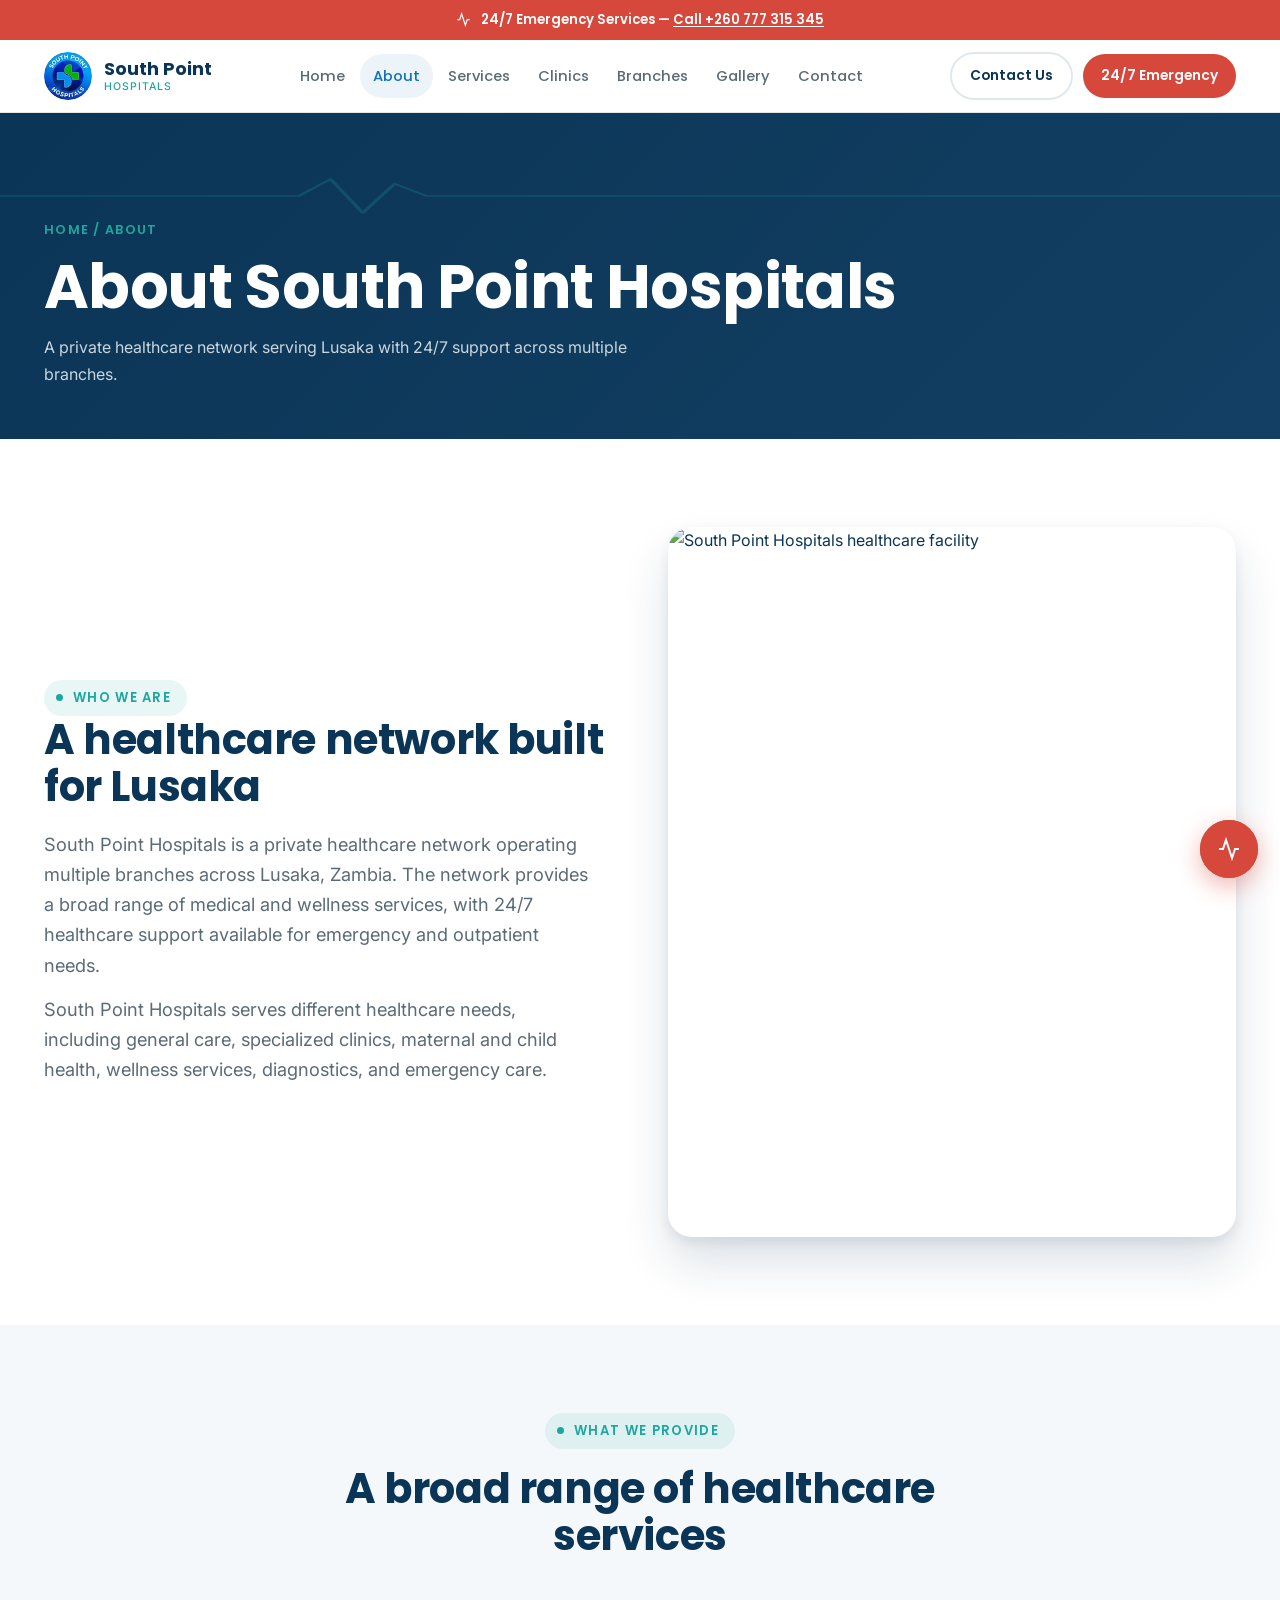
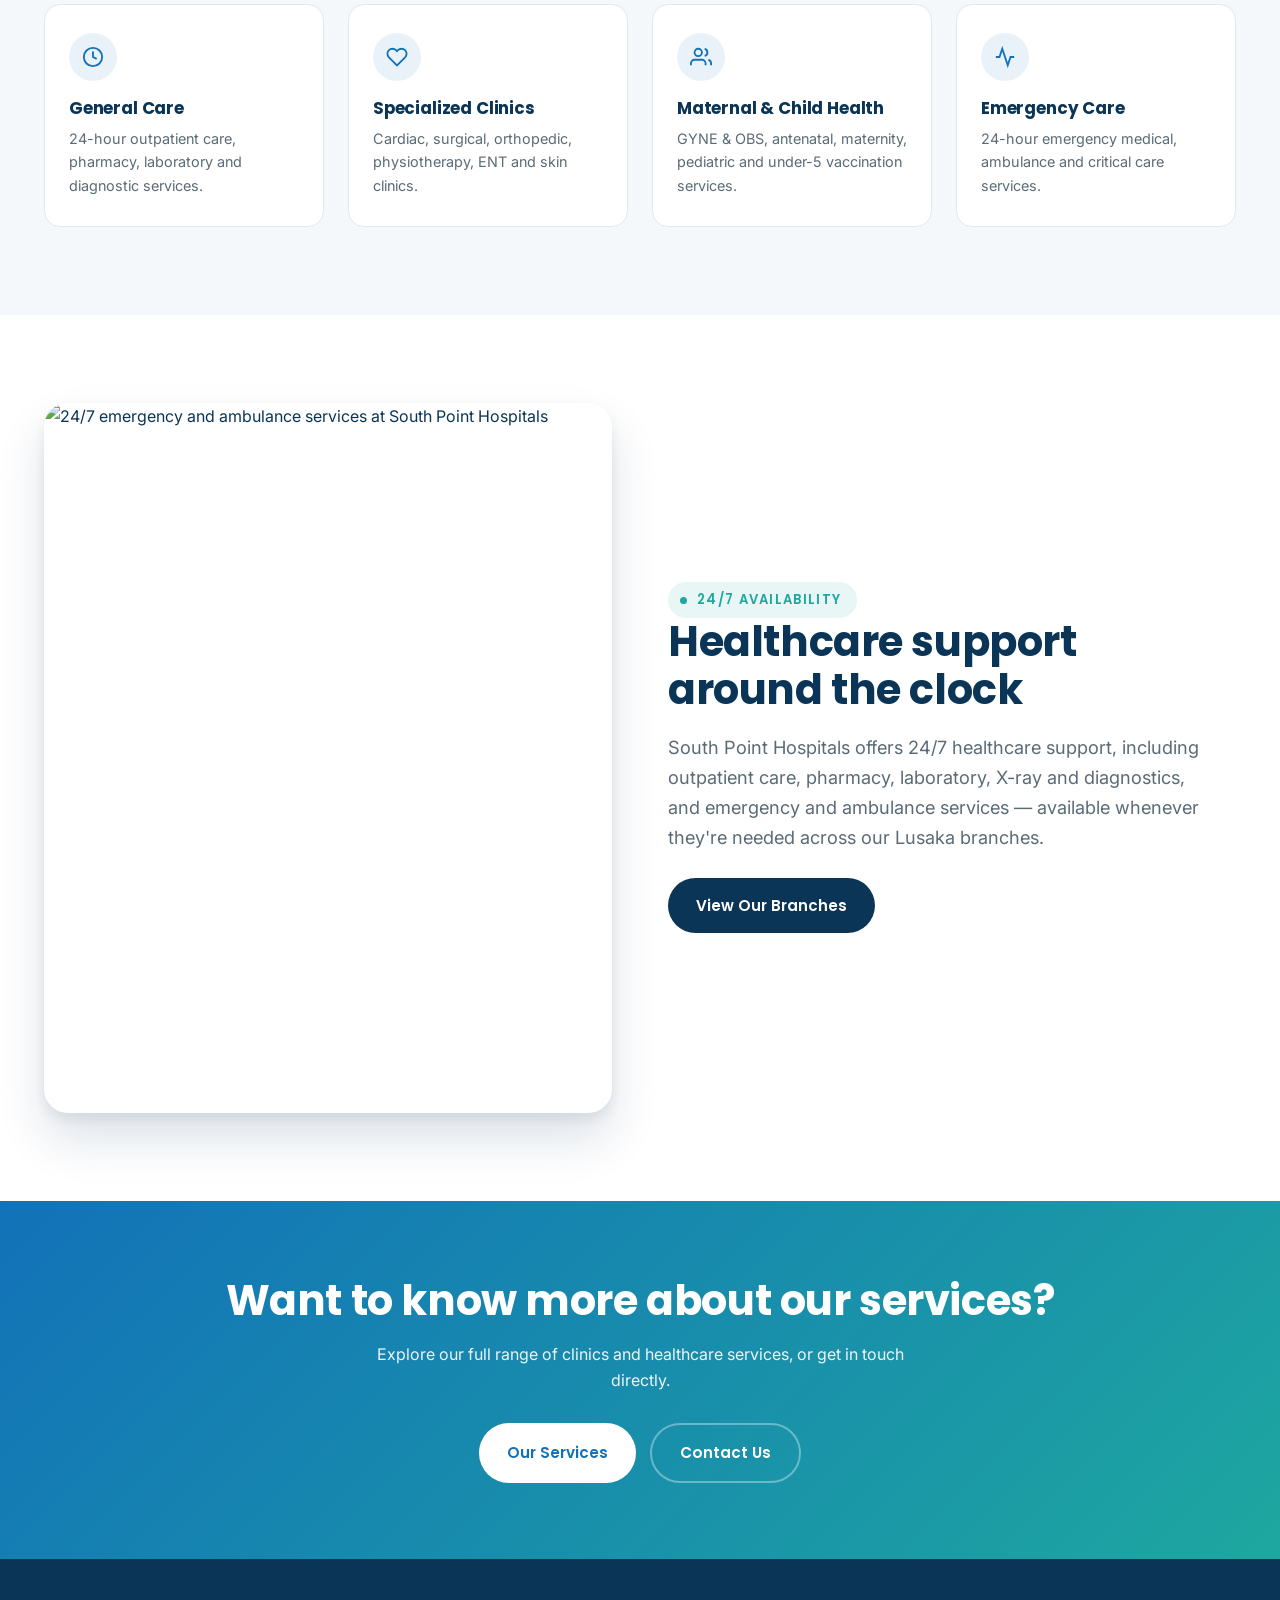
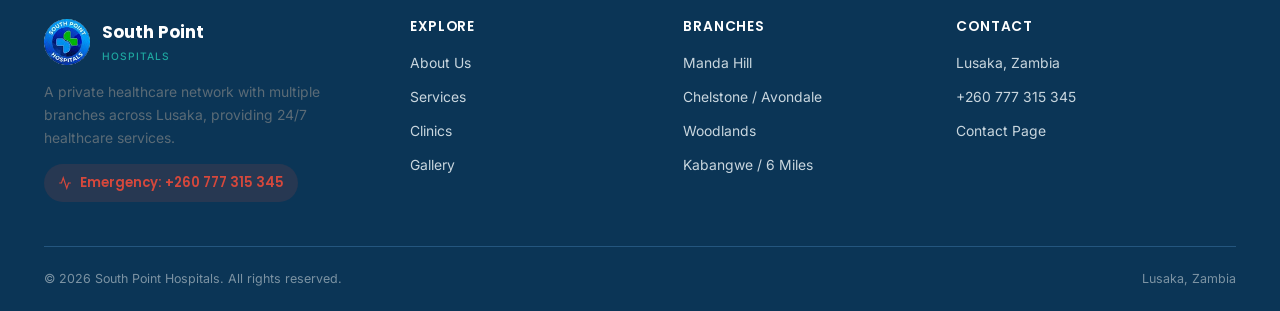
==== about.html @ 8c19f6e8 "Add files via upload" ====
<!DOCTYPE html>
<html lang="en">
<head>
<meta charset="UTF-8">
<meta name="viewport" content="width=device-width, initial-scale=1.0">
<title>About Us | South Point Hospitals</title>
<meta name="description" content="South Point Hospitals is a private healthcare network operating multiple branches across Lusaka, Zambia, offering 24/7 healthcare support and a broad range of medical services.">
<meta property="og:title" content="About | South Point Hospitals">
<meta property="og:type" content="website">
<link rel="preconnect" href="https://fonts.googleapis.com">
<link rel="stylesheet" href="css/style.css">
</head>
<body>

<header class="site-header">
  <div class="emergency-strip">
    <svg width="15" height="15" viewBox="0 0 24 24" fill="none" stroke="currentColor" stroke-width="2"><path d="M22 12h-4l-3 9L9 3l-3 9H2"/></svg>
    <span>24/7 Emergency Services — <a href="tel:+260777315345">Call +260 777 315 345</a></span>
  </div>
  <div class="header-bar">
    <a href="index.html" class="brand">
      <img src="assets/logo.png" alt="South Point Hospitals logo">
      <span class="brand-text">South Point<span class="sub">Hospitals</span></span>
    </a>
    <nav class="main-nav">
      <a href="index.html">Home</a>
      <a href="about.html" class="active">About</a>
      <a href="services.html">Services</a>
      <a href="clinics.html">Clinics</a>
      <a href="branches.html">Branches</a>
      <a href="gallery.html">Gallery</a>
      <a href="contact.html">Contact</a>
    </nav>
    <div class="header-cta">
      <a href="contact.html" class="btn btn-outline btn-sm">Contact Us</a>
      <a href="tel:+260777315345" class="btn btn-emergency btn-sm">24/7 Emergency</a>
    </div>
    <button class="hamburger" aria-label="Toggle menu"><span></span><span></span><span></span></button>
  </div>
</header>

<nav class="mobile-nav">
  <a href="index.html">Home</a>
  <a href="about.html">About</a>
  <a href="services.html">Services</a>
  <a href="clinics.html">Clinics</a>
  <a href="branches.html">Branches</a>
  <a href="gallery.html">Gallery</a>
  <a href="contact.html">Contact</a>
  <div class="mobile-ctas">
    <a href="tel:+260777315345" class="btn btn-emergency btn-block">Call +260 777 315 345</a>
    <a href="contact.html" class="btn btn-outline btn-block">Contact Us</a>
  </div>
</nav>

<section class="page-hero">
  <div class="ambient-bg"><div class="orb orb-1"></div><div class="orb orb-2"></div><div class="orb orb-3"></div></div>
  <div class="ekg-track"><div class="ekg-strip">
    <svg viewBox="0 0 600 60" preserveAspectRatio="none"><path d="M0,30 L140,30 L155,8 L170,52 L185,14 L200,30 L600,30"/></svg>
    <svg viewBox="0 0 600 60" preserveAspectRatio="none"><path d="M0,30 L140,30 L155,8 L170,52 L185,14 L200,30 L600,30"/></svg>
  </div></div>
  <div class="container">
    <div class="crumbs">Home / About</div>
    <h1>About South Point Hospitals</h1>
    <p>A private healthcare network serving Lusaka with 24/7 support across multiple branches.</p>
  </div>
</section>

<section class="bg-surface">
  <div class="container">
    <div style="display:grid;grid-template-columns:1fr 1fr;gap:56px;align-items:center" class="split-wrap">
      <div>
        <span class="tag-label">Who We Are</span>
        <h2>A healthcare network built for Lusaka</h2>
        <p class="lede on-light" style="margin-top:18px">South Point Hospitals is a private healthcare network operating multiple branches across Lusaka, Zambia. The network provides a broad range of medical and wellness services, with 24/7 healthcare support available for emergency and outpatient needs.</p>
        <p class="lede on-light" style="margin-top:14px">South Point Hospitals serves different healthcare needs, including general care, specialized clinics, maternal and child health, wellness services, diagnostics, and emergency care.</p>
      </div>
      <div class="hero-visual" style="aspect-ratio:4/5">
        <img src="https://images.unsplash.com/photo-1538108149393-fbbd81895907?w=900&q=80" alt="South Point Hospitals healthcare facility">
      </div>
    </div>
  </div>
</section>

<section class="bg-paper">
  <div class="container">
    <div class="section-head text-center mx-auto" style="max-width:640px">
      <span class="tag-label" style="margin-inline:auto;justify-content:center">What We Provide</span>
      <h2>A broad range of healthcare services</h2>
    </div>
    <div class="grid grid-4">
      <div class="feature-card">
        <div class="ico"><svg width="22" height="22" viewBox="0 0 24 24" fill="none" stroke="currentColor" stroke-width="2"><circle cx="12" cy="12" r="10"/><path d="M12 6v6l4 2"/></svg></div>
        <h3>General Care</h3>
        <p>24-hour outpatient care, pharmacy, laboratory and diagnostic services.</p>
      </div>
      <div class="feature-card">
        <div class="ico"><svg width="22" height="22" viewBox="0 0 24 24" fill="none" stroke="currentColor" stroke-width="2"><path d="M20.84 4.61a5.5 5.5 0 0 0-7.78 0L12 5.67l-1.06-1.06a5.5 5.5 0 0 0-7.78 7.78l1.06 1.06L12 21.23l7.78-7.78 1.06-1.06a5.5 5.5 0 0 0 0-7.78z"/></svg></div>
        <h3>Specialized Clinics</h3>
        <p>Cardiac, surgical, orthopedic, physiotherapy, ENT and skin clinics.</p>
      </div>
      <div class="feature-card">
        <div class="ico"><svg width="22" height="22" viewBox="0 0 24 24" fill="none" stroke="currentColor" stroke-width="2"><path d="M17 21v-2a4 4 0 0 0-4-4H5a4 4 0 0 0-4 4v2"/><circle cx="9" cy="7" r="4"/><path d="M23 21v-2a4 4 0 0 0-3-3.87"/><path d="M16 3.13a4 4 0 0 1 0 7.75"/></svg></div>
        <h3>Maternal &amp; Child Health</h3>
        <p>GYNE &amp; OBS, antenatal, maternity, pediatric and under-5 vaccination services.</p>
      </div>
      <div class="feature-card">
        <div class="ico"><svg width="22" height="22" viewBox="0 0 24 24" fill="none" stroke="currentColor" stroke-width="2"><path d="M22 12h-4l-3 9L9 3l-3 9H2"/></svg></div>
        <h3>Emergency Care</h3>
        <p>24-hour emergency medical, ambulance and critical care services.</p>
      </div>
    </div>
  </div>
</section>

<section class="bg-surface">
  <div class="container">
    <div style="display:grid;grid-template-columns:1fr 1fr;gap:56px;align-items:center;direction:rtl" class="split-wrap">
      <div style="direction:ltr">
        <span class="tag-label">24/7 Availability</span>
        <h2>Healthcare support around the clock</h2>
        <p class="lede on-light" style="margin-top:18px">South Point Hospitals offers 24/7 healthcare support, including outpatient care, pharmacy, laboratory, X-ray and diagnostics, and emergency and ambulance services — available whenever they're needed across our Lusaka branches.</p>
        <div class="hero-ctas" style="margin-top:26px">
          <a href="branches.html" class="btn btn-dark">View Our Branches</a>
        </div>
      </div>
      <div class="hero-visual" style="aspect-ratio:4/5;direction:ltr">
        <img src="https://images.unsplash.com/photo-1516549655169-df83a0774514?w=900&q=80" alt="24/7 emergency and ambulance services at South Point Hospitals">
      </div>
    </div>
  </div>
</section>

<section class="cta-band">
  <div class="ambient-bg"><div class="orb orb-1"></div><div class="orb orb-2"></div><div class="orb orb-3"></div></div>
  <div class="container">
    <h2>Want to know more about our services?</h2>
    <p>Explore our full range of clinics and healthcare services, or get in touch directly.</p>
    <div class="cta-actions">
      <a href="services.html" class="btn" style="background:#fff;color:var(--blue)">Our Services</a>
      <a href="contact.html" class="btn btn-outline on-dark">Contact Us</a>
    </div>
  </div>
</section>

<footer class="site-footer">
  <div class="container">
    <div class="footer-grid">
      <div>
        <div class="footer-brand">
          <img src="assets/logo.png" alt="South Point Hospitals logo">
          <span class="brand-text">South Point<span class="sub">Hospitals</span></span>
        </div>
        <p>A private healthcare network with multiple branches across Lusaka, providing 24/7 healthcare services.</p>
        <div class="footer-emergency"><svg width="14" height="14" viewBox="0 0 24 24" fill="none" stroke="currentColor" stroke-width="2"><path d="M22 12h-4l-3 9L9 3l-3 9H2"/></svg> Emergency: +260 777 315 345</div>
      </div>
      <div class="footer-col">
        <h4>Explore</h4>
        <ul>
          <li><a href="about.html">About Us</a></li>
          <li><a href="services.html">Services</a></li>
          <li><a href="clinics.html">Clinics</a></li>
          <li><a href="gallery.html">Gallery</a></li>
        </ul>
      </div>
      <div class="footer-col">
        <h4>Branches</h4>
        <ul>
          <li><a href="branches.html">Manda Hill</a></li>
          <li><a href="branches.html">Chelstone / Avondale</a></li>
          <li><a href="branches.html">Woodlands</a></li>
          <li><a href="branches.html">Kabangwe / 6 Miles</a></li>
        </ul>
      </div>
      <div class="footer-col">
        <h4>Contact</h4>
        <ul>
          <li>Lusaka, Zambia</li>
          <li><a href="tel:+260777315345">+260 777 315 345</a></li>
          <li><a href="contact.html">Contact Page</a></li>
        </ul>
      </div>
    </div>
    <div class="footer-bottom">
      <span>© 2026 South Point Hospitals. All rights reserved.</span>
      <span>Lusaka, Zambia</span>
    </div>
  </div>
</footer>

<div class="float-stack">
  <a href="tel:+260777315345" class="em-float" aria-label="Call emergency number">
    <svg width="24" height="24" viewBox="0 0 24 24" fill="none" stroke="#fff" stroke-width="2"><path d="M22 12h-4l-3 9L9 3l-3 9H2"/></svg>
  </a>
</div>

<script src="js/script.js"></script>
</body>
</html>
---- css/style.css ----
/* ==========================================================================
   South Point Hospitals — Design System
   Signature: the "pulse line" — a calm EKG heartbeat trace used as a
   section divider and background accent, echoing patient monitoring.
   ========================================================================== */

@import url('https://fonts.googleapis.com/css2?family=Poppins:wght@500;600;700;800&family=Inter:wght@400;500;600;700&display=swap');

:root {
  --navy: #0B3556;
  --navy-soft: #123F63;
  --blue: #1272B8;
  --teal: #1EA7A0;
  --paper: #F5F8FA;
  --surface: #FFFFFF;
  --emergency: #D6483C;
  --emergency-dark: #B93A30;
  --line: #E1E8ED;
  --line-dark: #24567F;
  --muted: #5B6B76;

  --display: 'Poppins', sans-serif;
  --body: 'Inter', sans-serif;

  --radius-s: 8px;
  --radius-m: 16px;
  --radius-l: 24px;
  --container: 1240px;

  --shadow-card: 0 1px 2px rgba(11,53,86,0.05), 0 10px 28px rgba(11,53,86,0.08);
  --shadow-lift: 0 6px 12px rgba(11,53,86,0.08), 0 26px 48px rgba(11,53,86,0.14);
}

* { box-sizing: border-box; margin: 0; padding: 0; }
html { scroll-behavior: smooth; }
body {
  font-family: var(--body);
  background: var(--paper);
  color: var(--navy);
  line-height: 1.65;
  -webkit-font-smoothing: antialiased;
  overflow-x: hidden;
}
img { max-width: 100%; display: block; }
a { color: inherit; text-decoration: none; }
ul { list-style: none; }
button { font-family: inherit; cursor: pointer; border: none; background: none; }
input, textarea, select { font-family: inherit; }

.container { max-width: var(--container); margin: 0 auto; padding: 0 24px; }

@media (prefers-reduced-motion: reduce) {
  *, *::before, *::after { animation-duration: 0.001ms !important; transition-duration: 0.001ms !important; }
}
:focus-visible { outline: 3px solid var(--teal); outline-offset: 2px; }

/* ---------- Typography ---------- */
h1, h2, h3, h4 {
  font-family: var(--display);
  font-weight: 700;
  line-height: 1.15;
  letter-spacing: -0.01em;
  color: var(--navy);
}
h1 { font-size: clamp(2.4rem, 5vw, 3.8rem); line-height: 1.08; }
h2 { font-size: clamp(1.9rem, 3.4vw, 2.6rem); }
h3 { font-size: clamp(1.15rem, 1.8vw, 1.4rem); }
p { color: var(--muted); }
.lede { font-size: 1.14rem; color: #C9D6DE; max-width: 50ch; }
.lede.on-light { color: var(--muted); }

/* ---------- Pulse-line signature ---------- */
.tag-label {
  display: inline-flex; align-items: center; gap: 10px;
  font-family: var(--display); font-weight: 600; font-size: 0.82rem;
  letter-spacing: 0.1em; text-transform: uppercase; color: var(--teal);
  background: rgba(30,167,160,0.1);
  padding: 7px 16px 7px 12px;
  border-radius: 999px;
}
.tag-label::before { content: ''; width: 7px; height: 7px; border-radius: 50%; background: var(--teal); flex-shrink: 0; }
.tag-label.on-dark { background: rgba(255,255,255,0.1); }
.tag-label.emergency { color: var(--emergency); background: rgba(214,72,60,0.1); }
.tag-label.emergency::before { background: var(--emergency); }

.pulse-divider { display: block; width: 100%; height: 34px; color: var(--teal); opacity: 0.55; }
.pulse-divider path { fill: none; stroke: currentColor; stroke-width: 2.5; stroke-linecap: round; stroke-linejoin: round; }

/* ---------- Buttons ---------- */
.btn {
  display: inline-flex; align-items: center; gap: 10px;
  font-family: var(--display); font-weight: 600; font-size: 0.95rem;
  padding: 15px 28px;
  border-radius: 999px;
  transition: transform 0.18s ease, box-shadow 0.18s ease, background 0.18s ease;
  white-space: nowrap;
}
.btn-primary { background: var(--blue); color: #fff; }
.btn-primary:hover { background: var(--navy-soft); transform: translateY(-2px); box-shadow: var(--shadow-lift); }
.btn-teal { background: var(--teal); color: #fff; }
.btn-teal:hover { background: #178983; transform: translateY(-2px); box-shadow: var(--shadow-lift); }
.btn-dark { background: var(--navy); color: #fff; }
.btn-dark:hover { background: var(--navy-soft); transform: translateY(-2px); box-shadow: var(--shadow-lift); }
.btn-outline { background: transparent; color: var(--navy); border: 2px solid var(--line); }
.btn-outline:hover { border-color: var(--blue); color: var(--blue); }
.btn-outline.on-dark { color: #fff; border-color: rgba(255,255,255,0.35); }
.btn-outline.on-dark:hover { border-color: #fff; background: rgba(255,255,255,0.08); }
.btn-emergency { background: var(--emergency); color: #fff; }
.btn-emergency:hover { background: var(--emergency-dark); transform: translateY(-2px); box-shadow: var(--shadow-lift); }
.btn-block { width: 100%; justify-content: center; }
.btn-sm { padding: 11px 18px; font-size: 0.86rem; }
.btn-wa { background: #1FAA55; color: #fff; }
.btn-wa:hover { background: #178A44; transform: translateY(-2px); box-shadow: var(--shadow-lift); }

/* ---------- Header / Nav ---------- */
.site-header { position: sticky; top: 0; z-index: 500; background: var(--surface); border-bottom: 1px solid var(--line); }
.emergency-strip {
  background: var(--emergency); color: #fff;
  display: flex; align-items: center; justify-content: center; gap: 10px;
  padding: 9px 16px; font-family: var(--display); font-weight: 600; font-size: 0.82rem;
  text-align: center; flex-wrap: wrap;
}
.emergency-strip a { text-decoration: underline; text-underline-offset: 2px; }
.emergency-strip svg { flex-shrink: 0; }

.header-bar { display: flex; align-items: center; justify-content: space-between; padding: 12px 24px; max-width: var(--container); margin: 0 auto; gap: 16px; }
.brand { display: flex; align-items: center; gap: 12px; }
.brand img { width: 48px; height: 48px; border-radius: 50%; flex-shrink: 0; }
.brand .brand-text { font-family: var(--display); font-weight: 700; font-size: 1.12rem; color: var(--navy); line-height: 1.15; }
.brand .brand-text .sub { display: block; font-family: var(--body); font-weight: 500; font-size: 0.66rem; letter-spacing: 0.1em; color: var(--teal); text-transform: uppercase; margin-top: 2px; }

.main-nav { display: flex; align-items: center; gap: 2px; }
.main-nav a { font-family: var(--display); font-weight: 500; font-size: 0.92rem; padding: 10px 13px; border-radius: 999px; position: relative; color: var(--muted); }
.main-nav a:hover { color: var(--navy); background: var(--paper); }
.main-nav a.active { color: var(--blue); background: rgba(18,114,184,0.08); }
.header-cta { display: flex; align-items: center; gap: 10px; }

.hamburger { display: none; flex-direction: column; gap: 5px; padding: 8px; z-index: 600; }
.hamburger span { width: 24px; height: 2.5px; background: var(--navy); transition: 0.25s ease; border-radius: 2px; }
.hamburger.open span:nth-child(1) { transform: translateY(7.5px) rotate(45deg); }
.hamburger.open span:nth-child(2) { opacity: 0; }
.hamburger.open span:nth-child(3) { transform: translateY(-7.5px) rotate(-45deg); }

.mobile-nav { display: none; position: fixed; inset: 0; z-index: 400; background: var(--surface); padding: 100px 32px 40px; flex-direction: column; gap: 2px; transform: translateX(100%); transition: transform 0.3s ease; overflow-y: auto; }
.mobile-nav.open { display: flex; transform: translateX(0); }
.mobile-nav a { font-family: var(--display); font-weight: 600; font-size: 1.3rem; color: var(--navy); padding: 14px 0; border-bottom: 1px solid var(--line); }
.mobile-nav .mobile-ctas { margin-top: 26px; display: flex; flex-direction: column; gap: 12px; }

/* ---------- Page hero (inner pages) ---------- */
.page-hero { background: linear-gradient(135deg, var(--navy) 0%, var(--navy-soft) 100%); color: #fff; padding: 60px 0 52px; position: relative; overflow: hidden; }
.page-hero .crumbs { font-family: var(--display); font-weight: 600; font-size: 0.8rem; color: var(--teal); letter-spacing: 0.1em; text-transform: uppercase; margin-bottom: 14px; }
.page-hero h1 { color: #fff; }
.page-hero p { color: #C9D6DE; margin-top: 14px; max-width: 62ch; }

/* ---------- Sections ---------- */
section { padding: 88px 0; }
.section-head { margin-bottom: 44px; }
.section-head .tag-label { margin-bottom: 16px; }
.section-head-row { display: flex; align-items: flex-end; justify-content: space-between; gap: 24px; flex-wrap: wrap; }

.bg-navy { background: var(--navy); color: #fff; }
.bg-navy h2, .bg-navy h3 { color: #fff; }
.bg-navy p { color: #C9D6DE; }
.bg-surface { background: var(--surface); }
.bg-paper { background: var(--paper); }

/* ---------- Hero (home) ---------- */
.hero { position: relative; background: linear-gradient(135deg, var(--navy) 0%, var(--navy-soft) 100%); color: #fff; overflow: hidden; }
.hero-grid { display: grid; grid-template-columns: 1.05fr 0.95fr; gap: 40px; align-items: center; max-width: var(--container); margin: 0 auto; padding: 76px 24px 70px; position: relative; z-index: 1; }
.hero-copy .tag-label { margin-bottom: 20px; }
.hero-copy h1 { color: #fff; }
.hero-copy p { margin: 22px 0 30px; color: #C9D6DE; }
.hero-ctas { display: flex; gap: 12px; flex-wrap: wrap; }
.hero-stats { display: flex; gap: 14px; margin-top: 38px; flex-wrap: wrap; }
.hero-stats .stat { background: rgba(255,255,255,0.08); border: 1px solid rgba(255,255,255,0.14); border-radius: var(--radius-s); padding: 12px 18px; }
.hero-stats .stat b { font-family: var(--display); font-size: 1.15rem; display: block; color: var(--teal); }
.hero-stats .stat span { font-size: 0.72rem; letter-spacing: 0.04em; text-transform: uppercase; color: #B7C4CD; }
.hero-visual { position: relative; border-radius: var(--radius-l); overflow: hidden; box-shadow: var(--shadow-lift); aspect-ratio: 4/5; }
.hero-visual img { width: 100%; height: 100%; object-fit: cover; }
.hero-visual .float-card {
  position: absolute; bottom: 18px; left: 18px; right: 18px;
  background: rgba(255,255,255,0.96); backdrop-filter: blur(6px);
  border-radius: var(--radius-m); padding: 16px 18px;
  display: flex; align-items: center; gap: 12px;
  box-shadow: var(--shadow-card);
}
.hero-visual .float-card .ico { width: 40px; height: 40px; border-radius: 50%; background: rgba(30,167,160,0.14); color: var(--teal); display: flex; align-items: center; justify-content: center; flex-shrink: 0; }
.hero-visual .float-card b { display: block; font-family: var(--display); font-size: 0.92rem; color: var(--navy); }
.hero-visual .float-card span { font-size: 0.76rem; color: var(--muted); }

/* ---------- Emergency banner ---------- */
.emergency-banner {
  background: linear-gradient(90deg, var(--emergency) 0%, var(--emergency-dark) 100%);
  color: #fff; border-radius: var(--radius-m); padding: 30px 34px;
  display: flex; align-items: center; justify-content: space-between; gap: 24px; flex-wrap: wrap;
  box-shadow: var(--shadow-card);
}
.emergency-banner .eb-left { display: flex; align-items: center; gap: 16px; }
.emergency-banner .eb-ico { width: 54px; height: 54px; border-radius: 50%; background: rgba(255,255,255,0.16); display: flex; align-items: center; justify-content: center; flex-shrink: 0; }
.emergency-banner h3 { color: #fff; font-size: 1.2rem; margin-bottom: 4px; }
.emergency-banner p { color: rgba(255,255,255,0.85); font-size: 0.9rem; }

/* ---------- Cards / grids ---------- */
.grid { display: grid; gap: 24px; }
.grid-4 { grid-template-columns: repeat(4, 1fr); }
.grid-3 { grid-template-columns: repeat(3, 1fr); }
.grid-2 { grid-template-columns: repeat(2, 1fr); }

.feature-card {
  background: var(--surface); border: 1px solid var(--line); border-radius: var(--radius-m);
  padding: 28px 24px; transition: transform 0.22s ease, box-shadow 0.22s ease, border-color 0.22s ease;
}
.feature-card:hover { transform: translateY(-5px); box-shadow: var(--shadow-lift); border-color: transparent; }
.feature-card .ico { width: 48px; height: 48px; border-radius: 50%; background: rgba(18,114,184,0.09); color: var(--blue); display: flex; align-items: center; justify-content: center; margin-bottom: 18px; }
.feature-card h3 { font-size: 1.05rem; margin-bottom: 8px; }
.feature-card p { font-size: 0.9rem; }

.service-card {
  background: var(--surface); border-radius: var(--radius-m); overflow: hidden;
  box-shadow: var(--shadow-card); transition: transform 0.22s ease, box-shadow 0.22s ease;
  display: flex; flex-direction: column;
}
.service-card:hover { transform: translateY(-5px); box-shadow: var(--shadow-lift); }
.service-card .sc-media { position: relative; aspect-ratio: 16/10; overflow: hidden; }
.service-card .sc-media img { width: 100%; height: 100%; object-fit: cover; transition: transform 0.5s ease; }
.service-card:hover .sc-media img { transform: scale(1.06); }
.service-card .sc-body { padding: 22px 22px 24px; flex: 1; display: flex; flex-direction: column; }
.service-card .sc-body .ico { width: 42px; height: 42px; border-radius: 50%; background: rgba(30,167,160,0.12); color: var(--teal); display: flex; align-items: center; justify-content: center; margin-bottom: 14px; }
.service-card h3 { font-size: 1.05rem; margin-bottom: 8px; }
.service-card p { font-size: 0.88rem; flex: 1; }

.clinic-pill-card {
  background: var(--surface); border: 1px solid var(--line); border-radius: var(--radius-m);
  padding: 22px; display: flex; align-items: flex-start; gap: 14px;
  transition: transform 0.2s ease, box-shadow 0.2s ease, border-color 0.2s ease;
}
.clinic-pill-card:hover { transform: translateY(-4px); box-shadow: var(--shadow-lift); border-color: transparent; }
.clinic-pill-card .ico { width: 44px; height: 44px; border-radius: 50%; background: rgba(18,114,184,0.09); color: var(--blue); display: flex; align-items: center; justify-content: center; flex-shrink: 0; }
.clinic-pill-card h3 { font-size: 0.98rem; margin-bottom: 4px; }
.clinic-pill-card p { font-size: 0.84rem; }

.category-block { margin-bottom: 64px; }
.category-block:last-child { margin-bottom: 0; }
.category-head { display: flex; align-items: center; gap: 14px; margin-bottom: 28px; }
.category-head .cat-num { width: 40px; height: 40px; border-radius: 50%; background: var(--navy); color: #fff; font-family: var(--display); font-weight: 700; font-size: 1rem; display: flex; align-items: center; justify-content: center; flex-shrink: 0; }
.category-head h2 { font-size: 1.5rem; margin-bottom: 0; }
.category-head.emergency .cat-num { background: var(--emergency); }

/* ---------- Branch cards ---------- */
.branch-card { background: var(--surface); border-radius: var(--radius-m); overflow: hidden; box-shadow: var(--shadow-card); }
.branch-card .b-map { aspect-ratio: 16/8; background: linear-gradient(135deg, var(--blue) 0%, var(--navy) 100%); display: flex; align-items: center; justify-content: center; position: relative; overflow: hidden; }
.branch-card .b-map .pin-label { position: absolute; bottom: 14px; left: 18px; color: #fff; font-family: var(--display); font-weight: 500; font-size: 0.72rem; letter-spacing: 0.06em; text-transform: uppercase; opacity: 0.9; }
.branch-card .b-body { padding: 26px; }
.branch-card .b-badge { display: inline-block; font-family: var(--display); font-weight: 600; font-size: 0.68rem; letter-spacing: 0.08em; text-transform: uppercase; background: rgba(30,167,160,0.12); color: var(--teal); padding: 5px 12px; border-radius: 999px; margin-bottom: 12px; }
.branch-card h3 { font-size: 1.25rem; margin-bottom: 12px; }
.branch-card .b-row { display: flex; gap: 10px; align-items: flex-start; margin-bottom: 10px; color: var(--muted); font-size: 0.9rem; }
.branch-card .b-row svg { flex-shrink: 0; margin-top: 3px; color: var(--blue); }
.branch-card .b-services { display: flex; flex-wrap: wrap; gap: 6px; margin: 14px 0; }
.branch-card .b-services span { font-size: 0.74rem; background: var(--paper); border: 1px solid var(--line); color: var(--muted); padding: 5px 10px; border-radius: 999px; }
.branch-card .b-ctas { display: flex; gap: 10px; margin-top: 18px; flex-wrap: wrap; }

/* ---------- Gallery ---------- */
.gallery-grid { display: grid; grid-template-columns: repeat(4, 1fr); grid-auto-rows: 210px; gap: 14px; }
.gallery-item { position: relative; border-radius: var(--radius-m); overflow: hidden; cursor: pointer; }
.gallery-item img { width: 100%; height: 100%; object-fit: cover; transition: transform 0.5s ease; }
.gallery-item:hover img { transform: scale(1.08); }
.gallery-item::after { content: ''; position: absolute; inset: 0; background: linear-gradient(180deg, transparent 55%, rgba(11,53,86,0.82) 100%); opacity: 0; transition: opacity 0.3s ease; }
.gallery-item:hover::after { opacity: 1; }
.gallery-item .g-label { position: absolute; left: 14px; bottom: 14px; z-index: 2; color: #fff; font-family: var(--display); font-weight: 600; font-size: 0.92rem; opacity: 0; transform: translateY(8px); transition: all 0.3s ease; }
.gallery-item:hover .g-label { opacity: 1; transform: translateY(0); }
.gallery-item.tall { grid-row: span 2; }
.gallery-item.wide { grid-column: span 2; }

/* ---------- Contact ---------- */
.contact-form { background: var(--surface); border: 1px solid var(--line); border-radius: var(--radius-m); padding: 36px; box-shadow: var(--shadow-card); }
.form-row { display: grid; grid-template-columns: 1fr 1fr; gap: 16px; }
.field { margin-bottom: 18px; }
.field label { display: block; font-family: var(--display); font-weight: 600; font-size: 0.85rem; margin-bottom: 8px; color: var(--navy); }
.field input, .field textarea, .field select { width: 100%; padding: 13px 14px; border: 1.5px solid var(--line); border-radius: var(--radius-s); font-size: 0.95rem; background: var(--paper); transition: border-color 0.18s ease; }
.field input:focus, .field textarea:focus, .field select:focus { border-color: var(--teal); outline: none; }
.field textarea { resize: vertical; min-height: 120px; }

.contact-info-card { background: var(--navy); color: #fff; border-radius: var(--radius-m); padding: 32px; }
.contact-info-card h3 { color: #fff; font-size: 1.1rem; margin-bottom: 22px; }
.ci-item { display: flex; gap: 14px; margin-bottom: 22px; align-items: flex-start; }
.ci-item .ico { width: 38px; height: 38px; border-radius: 50%; background: rgba(30,167,160,0.16); color: var(--teal); display: flex; align-items: center; justify-content: center; flex-shrink: 0; }
.ci-item b { display: block; font-size: 0.92rem; margin-bottom: 2px; }
.ci-item span, .ci-item a { font-size: 0.85rem; color: #C9D6DE; }
.ci-item a:hover { color: var(--teal); }

.map-area { aspect-ratio: 16/7; background: linear-gradient(135deg, var(--blue) 0%, var(--navy) 100%); border-radius: var(--radius-m); display: flex; align-items: center; justify-content: center; position: relative; overflow: hidden; }
.map-area .pin-label { position: absolute; bottom: 16px; left: 20px; color: #fff; font-family: var(--display); font-weight: 500; font-size: 0.8rem; letter-spacing: 0.04em; opacity: 0.9; }

/* ---------- CTA band ---------- */
.cta-band { background: linear-gradient(135deg, var(--blue) 0%, var(--teal) 100%); color: #fff; text-align: center; padding: 76px 0; }
.cta-band h2 { color: #fff; }
.cta-band p { color: rgba(255,255,255,0.92); max-width: 58ch; margin: 16px auto 30px; }
.cta-band .cta-actions { display: flex; gap: 14px; justify-content: center; flex-wrap: wrap; }

/* ---------- Footer ---------- */
.site-footer { background: var(--navy); color: #C9D6DE; padding: 60px 0 0; }
.footer-grid { display: grid; grid-template-columns: 1.4fr 1fr 1fr 1.2fr; gap: 40px; padding-bottom: 44px; border-bottom: 1px solid var(--line-dark); }
.footer-brand { display: flex; align-items: center; gap: 12px; margin-bottom: 16px; }
.footer-brand img { width: 46px; height: 46px; border-radius: 50%; }
.footer-brand .brand-text { font-family: var(--display); font-weight: 700; font-size: 1.05rem; color: #fff; }
.footer-brand .brand-text .sub { display: block; font-family: var(--body); font-weight: 500; font-size: 0.64rem; letter-spacing: 0.1em; color: var(--teal); text-transform: uppercase; margin-top: 2px; }
.footer-grid p { font-size: 0.87rem; max-width: 34ch; }
.footer-col h4 { font-family: var(--display); font-weight: 600; font-size: 0.86rem; letter-spacing: 0.06em; text-transform: uppercase; color: #fff; margin-bottom: 18px; }
.footer-col li { margin-bottom: 11px; font-size: 0.87rem; }
.footer-col a:hover { color: var(--teal); }
.footer-emergency { margin-top: 14px; display: inline-flex; align-items: center; gap: 8px; font-family: var(--display); font-weight: 600; color: var(--emergency); background: rgba(214,72,60,0.14); padding: 8px 14px; border-radius: 999px; font-size: 0.82rem; }
.footer-bottom { display: flex; justify-content: space-between; align-items: center; padding: 22px 0; font-size: 0.78rem; color: #7C93A3; flex-wrap: wrap; gap: 10px; }

/* ---------- WhatsApp / Emergency floating buttons ---------- */
.float-stack { position: fixed; bottom: 22px; right: 22px; z-index: 300; display: flex; flex-direction: column; gap: 12px; align-items: flex-end; }
.wa-float, .em-float { width: 58px; height: 58px; border-radius: 50%; display: flex; align-items: center; justify-content: center; transition: transform 0.2s ease; }
.wa-float { background: #1FAA55; color: #fff; box-shadow: 0 8px 24px rgba(31,170,85,0.4); }
.em-float { background: var(--emergency); color: #fff; box-shadow: 0 8px 24px rgba(214,72,60,0.4); }
.wa-float:hover, .em-float:hover { transform: scale(1.08); }

/* ---------- Utility ---------- */
.text-center { text-align: center; }
.mx-auto { margin-left: auto; margin-right: auto; }

/* ---------- Ambient motion (always-on background life) ---------- */
.ambient-bg { position: absolute; inset: 0; overflow: hidden; pointer-events: none; z-index: 0; }
.ambient-bg .orb { position: absolute; border-radius: 50%; filter: blur(70px); animation: orbDrift ease-in-out infinite alternate; }
.ambient-bg .orb-1 { width: 440px; height: 440px; background: radial-gradient(circle, rgba(30,167,160,0.38), transparent 70%); top: -140px; left: -110px; animation-duration: 22s; }
.ambient-bg .orb-2 { width: 380px; height: 380px; background: radial-gradient(circle, rgba(18,114,184,0.36), transparent 70%); bottom: -150px; right: -90px; animation-duration: 26s; animation-delay: -6s; }
.ambient-bg .orb-3 { width: 240px; height: 240px; background: radial-gradient(circle, rgba(255,255,255,0.10), transparent 70%); top: 30%; right: 14%; animation-duration: 30s; animation-delay: -12s; }
@keyframes orbDrift {
  0%   { transform: translate(0, 0) scale(1); }
  50%  { transform: translate(36px, -26px) scale(1.08); }
  100% { transform: translate(-26px, 22px) scale(0.95); }
}
@media (prefers-reduced-motion: reduce) { .ambient-bg .orb { animation: none; } }

.ekg-track { position: absolute; left: 0; right: 0; bottom: 0; height: 46px; overflow: hidden; opacity: 0.22; pointer-events: none; z-index: 0; }
.ekg-track .ekg-strip { display: flex; width: 200%; height: 100%; animation: ekgScroll 9s linear infinite; }
.ekg-track svg { height: 100%; width: 50%; flex-shrink: 0; }
.ekg-track path { fill: none; stroke: var(--teal); stroke-width: 2; stroke-linecap: round; stroke-linejoin: round; }
@keyframes ekgScroll { from { transform: translateX(0); } to { transform: translateX(-50%); } }
@media (prefers-reduced-motion: reduce) { .ekg-track .ekg-strip { animation: none; } }

.hero, .page-hero, .cta-band { position: relative; overflow: hidden; }
.hero > *, .page-hero > *, .cta-band > * { position: relative; z-index: 1; }

.hero-visual .float-card { animation: floatY 4.2s ease-in-out infinite; }
@keyframes floatY { 0%, 100% { transform: translateY(0); } 50% { transform: translateY(-8px); } }
@media (prefers-reduced-motion: reduce) { .hero-visual .float-card { animation: none; } }

.em-float, .eb-ico { position: relative; }
.em-float::before, .eb-ico::before {
  content: ''; position: absolute; inset: 0; border-radius: 50%;
  border: 2px solid rgba(255,255,255,0.75); animation: pulseRing 2.2s ease-out infinite;
}
.em-float::before { border-color: var(--emergency); }
@keyframes pulseRing { 0% { transform: scale(1); opacity: 0.65; } 100% { transform: scale(1.7); opacity: 0; } }
@media (prefers-reduced-motion: reduce) { .em-float::before, .eb-ico::before { animation: none; } }

/* ---------- Responsive ---------- */
@media (max-width: 1024px) {
  .grid-4 { grid-template-columns: repeat(2, 1fr); }
  .footer-grid { grid-template-columns: 1fr 1fr; }
  .hero-grid { grid-template-columns: 1fr; }
  .hero-visual { order: -1; max-width: 460px; margin: 0 auto; aspect-ratio: 16/10; }
  .gallery-grid { grid-template-columns: repeat(3, 1fr); grid-auto-rows: 190px; }
}
@media (max-width: 860px) {
  .main-nav { display: none; }
  .header-cta .btn-outline { display: none; }
  .hamburger { display: flex; }
  .grid-3 { grid-template-columns: 1fr 1fr; }
  .form-row { grid-template-columns: 1fr; }
  .emergency-banner { flex-direction: column; align-items: flex-start; }
}
@media (max-width: 640px) {
  section { padding: 60px 0; }
  .grid-4, .grid-3, .grid-2 { grid-template-columns: 1fr 1fr; }
  .footer-grid { grid-template-columns: 1fr 1fr; gap: 32px; }
  .gallery-grid { grid-template-columns: repeat(2, 1fr); grid-auto-rows: 160px; }
  .gallery-item.wide { grid-column: span 2; }
  .gallery-item.tall { grid-row: span 1; }
  .contact-form { padding: 24px; }
  .hero-stats { gap: 8px; }
  .emergency-strip { font-size: 0.74rem; padding: 8px 12px; }
  .ambient-bg .orb-1 { width: 260px; height: 260px; }
  .ambient-bg .orb-2 { width: 220px; height: 220px; }
  .ambient-bg .orb-3 { display: none; }
  .ekg-track { height: 30px; }
}
@media (max-width: 480px) {
  .grid-4, .grid-3, .grid-2 { grid-template-columns: 1fr; }
  .footer-grid { grid-template-columns: 1fr; }
  .gallery-grid { grid-template-columns: 1fr 1fr; }
  .brand .brand-text { font-size: 0.95rem; }
  h1 { font-size: 2.1rem; }
}
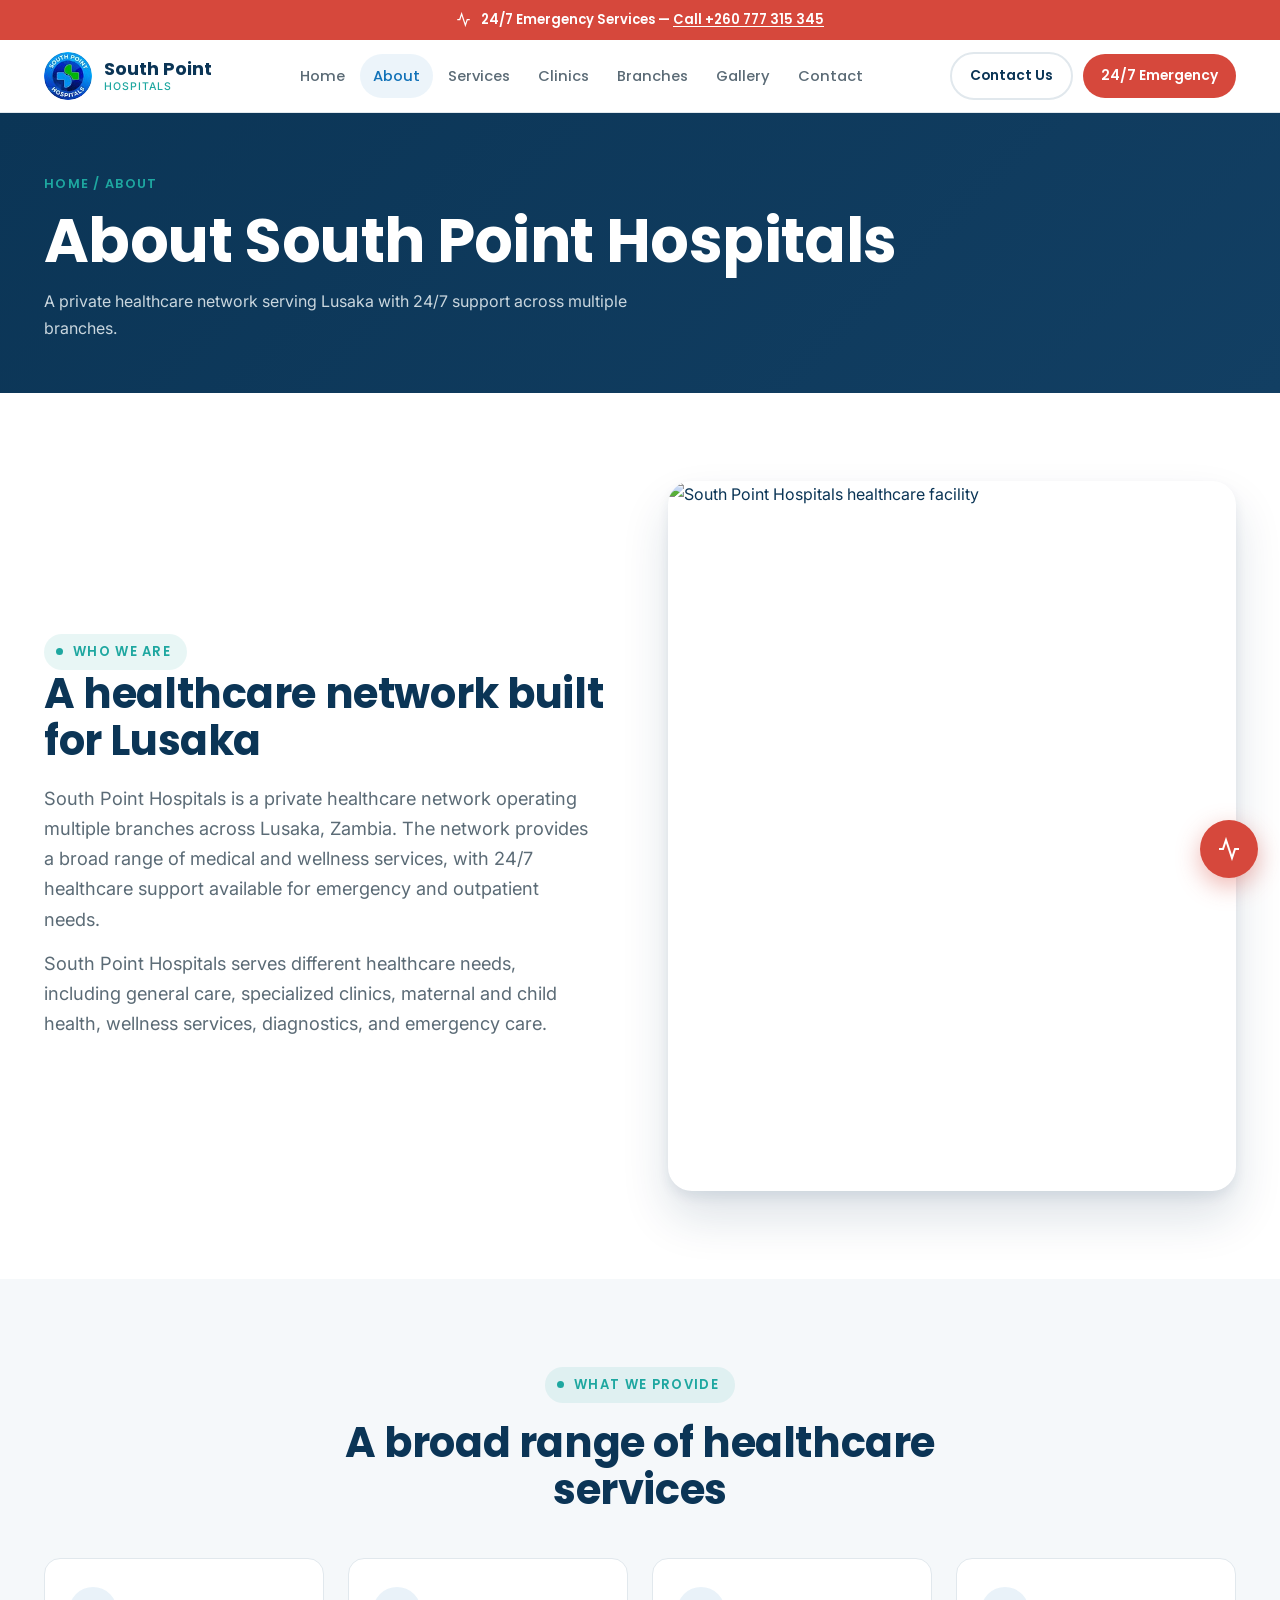
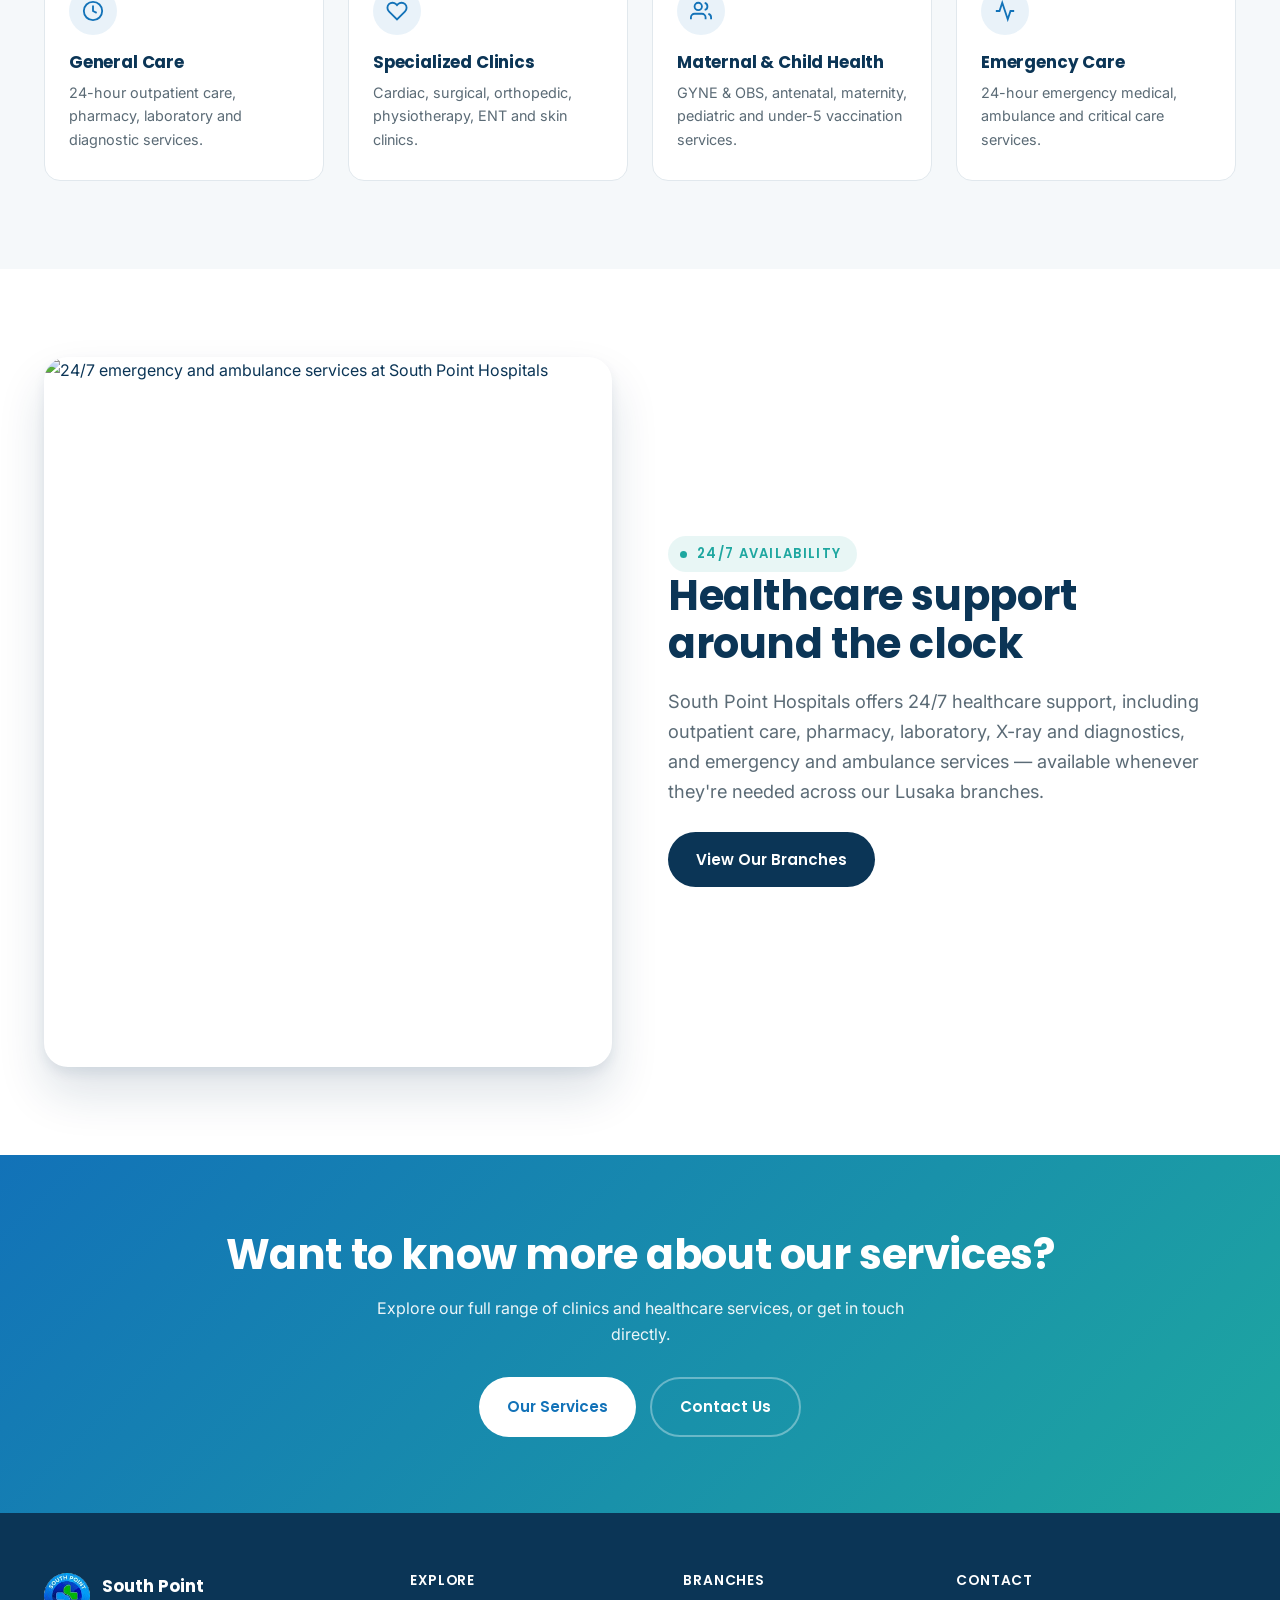
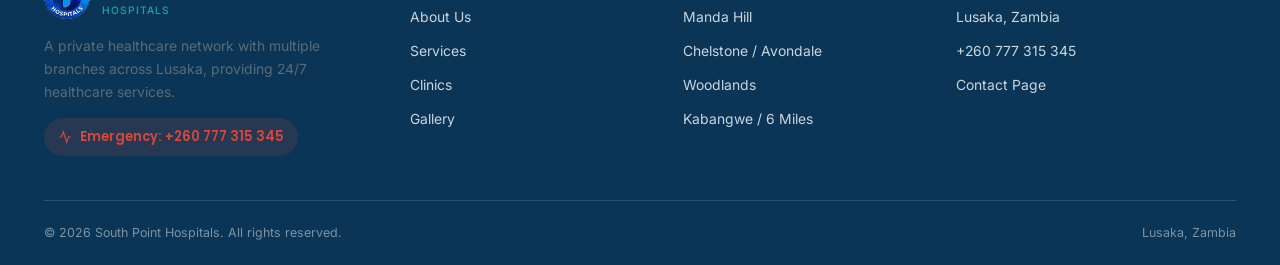
==== commit 65395c78: "Add files via upload" ====
--- a/about.html
+++ b/about.html
@@ -54,11 +54,6 @@
 </nav>
 
 <section class="page-hero">
-  <div class="ambient-bg"><div class="orb orb-1"></div><div class="orb orb-2"></div><div class="orb orb-3"></div></div>
-  <div class="ekg-track"><div class="ekg-strip">
-    <svg viewBox="0 0 600 60" preserveAspectRatio="none"><path d="M0,30 L140,30 L155,8 L170,52 L185,14 L200,30 L600,30"/></svg>
-    <svg viewBox="0 0 600 60" preserveAspectRatio="none"><path d="M0,30 L140,30 L155,8 L170,52 L185,14 L200,30 L600,30"/></svg>
-  </div></div>
   <div class="container">
     <div class="crumbs">Home / About</div>
     <h1>About South Point Hospitals</h1>
@@ -132,7 +127,6 @@
 </section>
 
 <section class="cta-band">
-  <div class="ambient-bg"><div class="orb orb-1"></div><div class="orb orb-2"></div><div class="orb orb-3"></div></div>
   <div class="container">
     <h2>Want to know more about our services?</h2>
     <p>Explore our full range of clinics and healthcare services, or get in touch directly.</p>
--- a/css/style.css
+++ b/css/style.css
@@ -322,42 +322,6 @@
 .text-center { text-align: center; }
 .mx-auto { margin-left: auto; margin-right: auto; }
 
-/* ---------- Ambient motion (always-on background life) ---------- */
-.ambient-bg { position: absolute; inset: 0; overflow: hidden; pointer-events: none; z-index: 0; }
-.ambient-bg .orb { position: absolute; border-radius: 50%; filter: blur(70px); animation: orbDrift ease-in-out infinite alternate; }
-.ambient-bg .orb-1 { width: 440px; height: 440px; background: radial-gradient(circle, rgba(30,167,160,0.38), transparent 70%); top: -140px; left: -110px; animation-duration: 22s; }
-.ambient-bg .orb-2 { width: 380px; height: 380px; background: radial-gradient(circle, rgba(18,114,184,0.36), transparent 70%); bottom: -150px; right: -90px; animation-duration: 26s; animation-delay: -6s; }
-.ambient-bg .orb-3 { width: 240px; height: 240px; background: radial-gradient(circle, rgba(255,255,255,0.10), transparent 70%); top: 30%; right: 14%; animation-duration: 30s; animation-delay: -12s; }
-@keyframes orbDrift {
-  0%   { transform: translate(0, 0) scale(1); }
-  50%  { transform: translate(36px, -26px) scale(1.08); }
-  100% { transform: translate(-26px, 22px) scale(0.95); }
-}
-@media (prefers-reduced-motion: reduce) { .ambient-bg .orb { animation: none; } }
-
-.ekg-track { position: absolute; left: 0; right: 0; bottom: 0; height: 46px; overflow: hidden; opacity: 0.22; pointer-events: none; z-index: 0; }
-.ekg-track .ekg-strip { display: flex; width: 200%; height: 100%; animation: ekgScroll 9s linear infinite; }
-.ekg-track svg { height: 100%; width: 50%; flex-shrink: 0; }
-.ekg-track path { fill: none; stroke: var(--teal); stroke-width: 2; stroke-linecap: round; stroke-linejoin: round; }
-@keyframes ekgScroll { from { transform: translateX(0); } to { transform: translateX(-50%); } }
-@media (prefers-reduced-motion: reduce) { .ekg-track .ekg-strip { animation: none; } }
-
-.hero, .page-hero, .cta-band { position: relative; overflow: hidden; }
-.hero > *, .page-hero > *, .cta-band > * { position: relative; z-index: 1; }
-
-.hero-visual .float-card { animation: floatY 4.2s ease-in-out infinite; }
-@keyframes floatY { 0%, 100% { transform: translateY(0); } 50% { transform: translateY(-8px); } }
-@media (prefers-reduced-motion: reduce) { .hero-visual .float-card { animation: none; } }
-
-.em-float, .eb-ico { position: relative; }
-.em-float::before, .eb-ico::before {
-  content: ''; position: absolute; inset: 0; border-radius: 50%;
-  border: 2px solid rgba(255,255,255,0.75); animation: pulseRing 2.2s ease-out infinite;
-}
-.em-float::before { border-color: var(--emergency); }
-@keyframes pulseRing { 0% { transform: scale(1); opacity: 0.65; } 100% { transform: scale(1.7); opacity: 0; } }
-@media (prefers-reduced-motion: reduce) { .em-float::before, .eb-ico::before { animation: none; } }
-
 /* ---------- Responsive ---------- */
 @media (max-width: 1024px) {
   .grid-4 { grid-template-columns: repeat(2, 1fr); }
@@ -384,10 +348,6 @@
   .contact-form { padding: 24px; }
   .hero-stats { gap: 8px; }
   .emergency-strip { font-size: 0.74rem; padding: 8px 12px; }
-  .ambient-bg .orb-1 { width: 260px; height: 260px; }
-  .ambient-bg .orb-2 { width: 220px; height: 220px; }
-  .ambient-bg .orb-3 { display: none; }
-  .ekg-track { height: 30px; }
 }
 @media (max-width: 480px) {
   .grid-4, .grid-3, .grid-2 { grid-template-columns: 1fr; }
